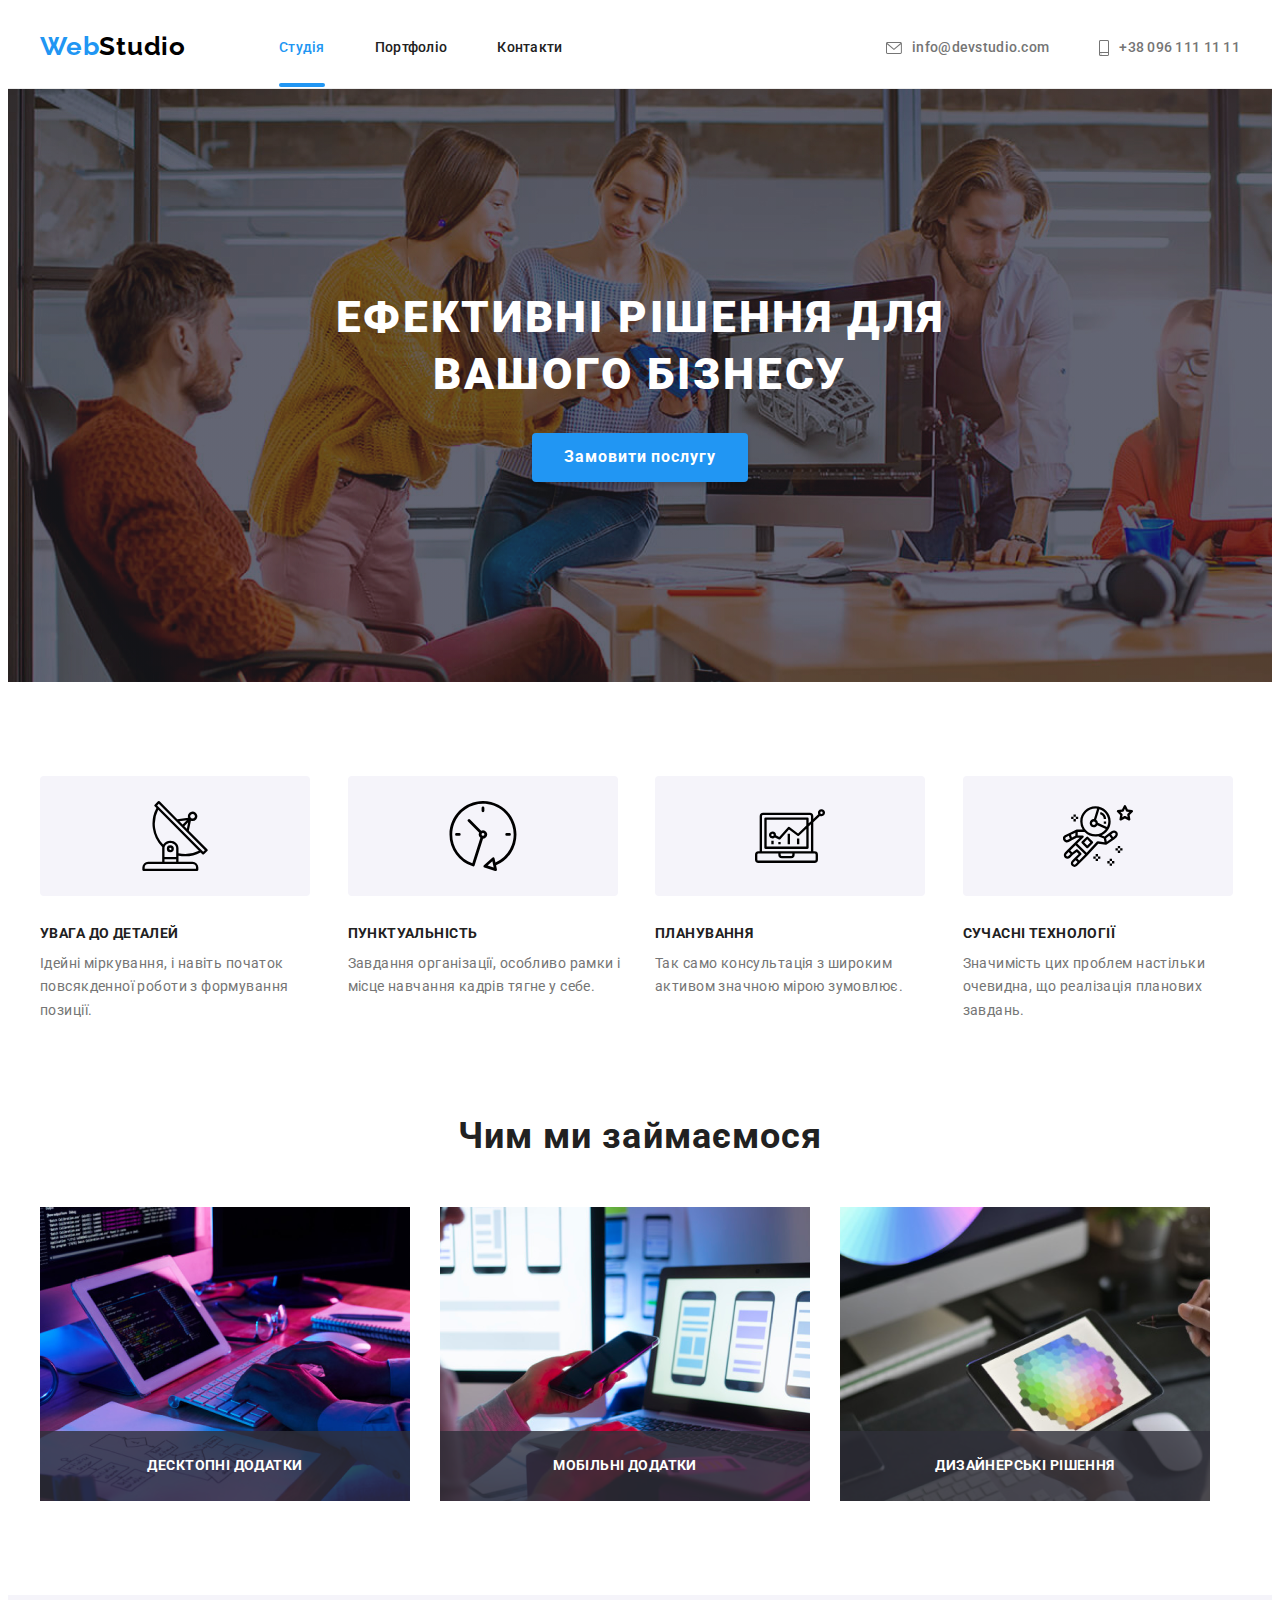
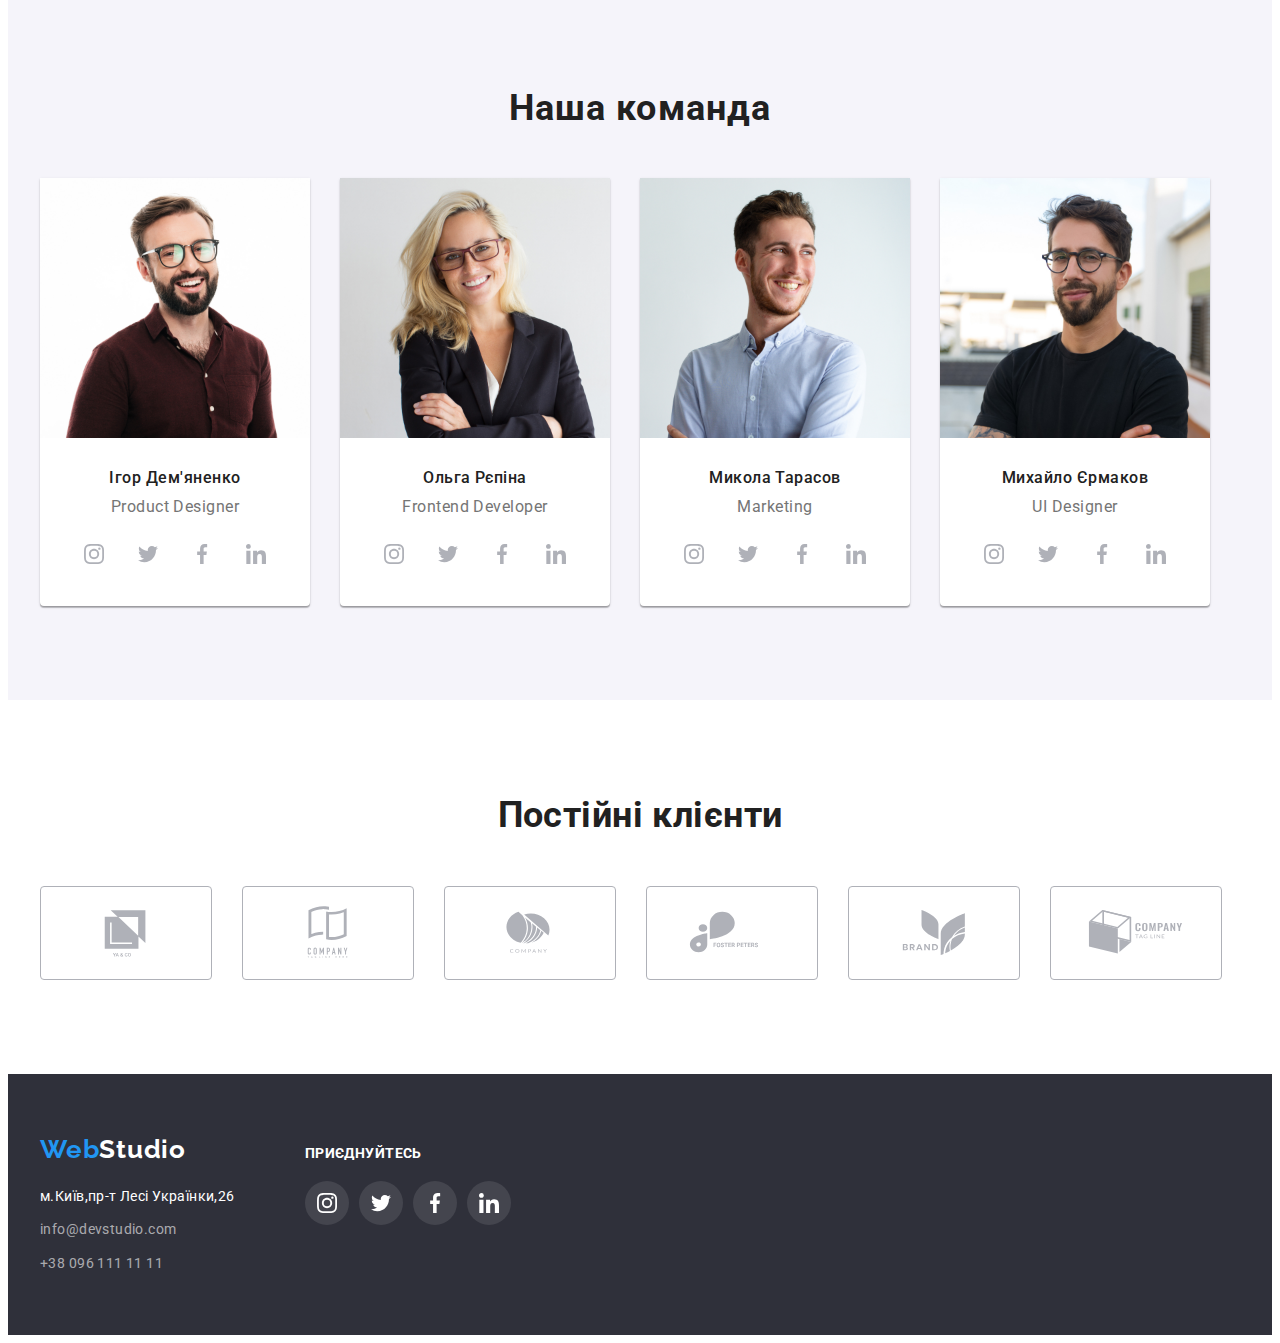
==== index.html @ 7757a9f6 "add files hw-5" ====
<!DOCTYPE html>
<html lang="en">
  <head>
    <meta charset="UTF-8" />
    <meta http-equiv="X-UA-Compatible" content="IE=edge" />
    <meta name="viewport" content="width=device-width, initial-scale=1.0" />
    <title>Студія</title>
    <link
      rel="stylesheet"
      href="https://cdnjs.cloudflare.com/ajax/libs/modern-normalize/1.1.0/modern-normalize.min.css"
      integrity="sha512-wpPYUAdjBVSE4KJnH1VR1HeZfpl1ub8YT/NKx4PuQ5NmX2tKuGu6U/JRp5y+Y8XG2tV+wKQpNHVUX03MfMFn9Q=="
      crossorigin="anonymous"
      referrerpolicy="no-referrer"
    />
    <link rel="stylesheet" href="./css/style.css" />
  </head>
  <body>
    <!-- Шапка -->
    <header class="page-header">
      <div class="container navigation">
        <nav class="site-nav">
          <a class="logo link" href="./index.html"
            >Web<span class="logo-studio">Studio</span></a
          >
          <ul class="top-nav list">
            <li class="item nav-item">
              <a class="link nav-link current" href="./index.html">Студія</a>
            </li>
            <li class="item nav-item">
              <a class="link nav-link" href="./portfolio.html">Портфоліо</a>
            </li>
            <li class="item nav-item">
              <a class="link nav-link" href="">Контакти</a>
            </li>
          </ul>
        </nav>
        <ul class="contact-nav list">
          <li class="item">
            <a class="link contact-link" href="mailto:info@devstudio.com">
              <svg class="contact-icon" width="16" height="12">
                <use href="./symbol-defs.svg#icon-iconmail"></use>
              </svg>
              info@devstudio.com</a
            >
          </li>
          <li class="item">
            <a class="link contact-link" href="tel:+380961111111">
              <svg class="contact-icon" width="10" height="16">
                <use href="./symbol-defs.svg#icon-icontel"></use>
              </svg>
              +38 096 111 11 11</a
            >
          </li>
        </ul>
      </div>
    </header>
    <main>
      <section class="hero">
        <h1 class="hero-title">Ефективні рішення для вашого бізнесу</h1>
        <button class="b-color heroy-btn" type="button">
          Замовити послугу
        </button>
      </section>
      <!-- Особливості -->
      <section class="infotitle section">
        <div class="container">
          <h2 class="visually-hidden">Особливості</h2>
          <ul class="list infotitle-list">
            <li class="infotitle-item">
              <div class="info-dv">
                <svg class="info-icon" width="70" height="70">
                  <use href="./symbol-defs.svg#icon-antenna-1"></use>
                </svg>
              </div>
              <h3 class="infotitle-title">УВАГА ДО ДЕТАЛЕЙ</h3>
              <p class="infotitle-text">
                Ідейні міркування, і навіть початок повсякденної роботи з
                формування позиції.
              </p>
            </li>
            <li class="infotitle-item">
              <div class="info-dv">
                <svg class="info-icon" width="70" height="70">
                  <use href="./symbol-defs.svg#icon-clock-1"></use>
                </svg>
              </div>
              <h3 class="infotitle-title">ПУНКТУАЛЬНІСТЬ</h3>
              <p class="infotitle-text">
                Завдання організації, особливо рамки і місце навчання кадрів
                тягне у себе.
              </p>
            </li>
            <li class="infotitle-item">
              <div class="info-dv">
                <svg class="info-icon" width="70" height="70">
                  <use href="./symbol-defs.svg#icon-diagram-1"></use>
                </svg>
              </div>
              <h3 class="infotitle-title">ПЛАНУВАННЯ</h3>
              <p class="infotitle-text">
                Так само консультація з широким активом значною мірою зумовлює.
              </p>
            </li>
            <li class="infotitle-item">
              <div class="info-dv">
                <svg class="info-icon" width="70" height="70">
                  <use href="./symbol-defs.svg#icon-astronaut-1"></use>
                </svg>
              </div>
              <h3 class="infotitle-title">СУЧАСНІ ТЕХНОЛОГІЇ</h3>
              <p class="infotitle-text">
                Значимість цих проблем настільки очевидна, що реалізація
                планових завдань.
              </p>
            </li>
          </ul>
        </div>
      </section>
      <!-- Чим ми займаємося -->
      <section class="section">
        <div class="container">
          <h2 class="about img-title">Чим ми займаємося</h2>
          <ul class="list img-list">
            <li>
              <img
                class="work-img"
                src="./images/img1.png"
                alt="робота з хтмл"
                width="370"
                height="295"
              />
              <div class="work-text">
                <p class="text">десктопні додатки</p>
              </div>
            </li>
            <li>
              <img
                class="work-img"
                src="./images/img2.png"
                alt="робота з дизайном"
                width="370"
                height="295"
              />
              <div class="work-text">
                <p class="text">мобільні додатки</p>
              </div>
            </li>
            <li>
              <img
                class="work-img"
                src="./images/img3.png"
                alt="робота з стилями"
                width="370"
                height="295"
              />
              <div class="work-text">
                <p class="text">дизайнерські рішення</p>
              </div>
            </li>
          </ul>
        </div>
      </section>
      <!-- Наша команда -->
      <section class="section team-section">
        <div class="container">
          <h2 class="oc team-title">Наша команда</h2>
          <ul class="list team-list">
            <li class="team-inf">
              <img
                src="./images/img1.jpg"
                alt="Ігор Дем'яненко"
                width="270"
                height="260"
              />
              <div class="team-box">
                <h3 class="team-name">Ігор Дем'яненко</h3>
                <p class="person">Product Designer</p>

                <ul class="people-list">
                  <li class="people-item">
                    <a class="people-link" href="">
                      <svg class="symbol-icon" width="20" height="20">
                        <use href="./symbol-defs.svg#icon-instagram-2"></use>
                      </svg>
                    </a>
                  </li>
                  <li class="people-item">
                    <a class="people-link" href="">
                      <svg class="symbol-icon" width="20" height="20">
                        <use href="./symbol-defs.svg#icon-twitter-1"></use>
                      </svg>
                    </a>
                  </li>
                  <li class="people-item">
                    <a class="people-link" href="">
                      <svg class="symbol-icon" width="20" height="20">
                        <use href="./symbol-defs.svg#icon-facebook-1"></use>
                      </svg>
                    </a>
                  </li>
                  <li class="people-item">
                    <a class="people-link" href="">
                      <svg class="symbol-icon" width="20" height="20">
                        <use href="./symbol-defs.svg#icon-linkedin-1"></use>
                      </svg>
                    </a>
                  </li>
                </ul>
              </div>
            </li>

            <li class="team-inf">
              <img
                src="./images/img2.jpg"
                alt="Ольга Репіна"
                width="270"
                height="260"
              />
              <div class="team-box">
                <h3 class="team-name">Ольга Рєпіна</h3>
                <p class="person">Frontend Developer</p>

                <ul class="people-list">
                  <li class="people-item">
                    <a class="people-link" href="">
                      <svg class="symbol-icon" width="20" height="20">
                        <use href="./symbol-defs.svg#icon-instagram-2"></use>
                      </svg>
                    </a>
                  </li>
                  <li class="people-item">
                    <a class="people-link" href="">
                      <svg class="symbol-icon" width="20" height="20">
                        <use href="./symbol-defs.svg#icon-twitter-1"></use>
                      </svg>
                    </a>
                  </li>
                  <li class="people-item">
                    <a class="people-link" href="">
                      <svg class="symbol-icon" width="20" height="20">
                        <use href="./symbol-defs.svg#icon-facebook-1"></use>
                      </svg>
                    </a>
                  </li>
                  <li class="people-item">
                    <a class="people-link" href="">
                      <svg class="symbol-icon" width="20" height="20">
                        <use href="./symbol-defs.svg#icon-linkedin-1"></use>
                      </svg>
                    </a>
                  </li>
                </ul>
              </div>
            </li>

            <li class="team-inf">
              <img
                src="./images/img3.jpg"
                alt="Микола Тарасов"
                width="270"
                height="260"
              />
              <div class="team-box">
                <h3 class="team-name">Микола Тарасов</h3>
                <p class="person">Marketing</p>

                <ul class="people-list">
                  <li class="people-item">
                    <a class="people-link" href="">
                      <svg class="symbol-icon" width="20" height="20">
                        <use href="./symbol-defs.svg#icon-instagram-2"></use>
                      </svg>
                    </a>
                  </li>
                  <li class="people-item">
                    <a class="people-link" href="">
                      <svg class="symbol-icon" width="20" height="20">
                        <use href="./symbol-defs.svg#icon-twitter-1"></use>
                      </svg>
                    </a>
                  </li>
                  <li class="people-item">
                    <a class="people-link" href="">
                      <svg class="symbol-icon" width="20" height="20">
                        <use href="./symbol-defs.svg#icon-facebook-1"></use>
                      </svg>
                    </a>
                  </li>
                  <li class="people-item">
                    <a class="people-link" href="">
                      <svg class="symbol-icon" width="20" height="20">
                        <use href="./symbol-defs.svg#icon-linkedin-1"></use>
                      </svg>
                    </a>
                  </li>
                </ul>
              </div>
            </li>
            <li class="team-inf">
              <img
                src="./images/img4.jpg"
                alt="Микола Єрмаков"
                width="270"
                height="260"
              />
              <div class="team-box">
                <h3 class="team-name">Михайло Єрмаков</h3>
                <p class="person">UI Designer</p>

                <ul class="people-list">
                  <li class="people-item">
                    <a class="people-link" href="">
                      <svg class="symbol-icon" width="20" height="20">
                        <use href="./symbol-defs.svg#icon-instagram-2"></use>
                      </svg>
                    </a>
                  </li>
                  <li class="people-item">
                    <a class="people-link" href="">
                      <svg class="symbol-icon" width="20" height="20">
                        <use href="./symbol-defs.svg#icon-twitter-1"></use>
                      </svg>
                    </a>
                  </li>
                  <li class="people-item">
                    <a class="people-link" href="">
                      <svg class="symbol-icon" width="20" height="20">
                        <use href="./symbol-defs.svg#icon-facebook-1"></use>
                      </svg>
                    </a>
                  </li>
                  <li class="people-item">
                    <a class="people-link" href="">
                      <svg class="symbol-icon" width="20" height="20">
                        <use href="./symbol-defs.svg#icon-linkedin-1"></use>
                      </svg>
                    </a>
                  </li>
                </ul>
              </div>
            </li>
          </ul>
        </div>
      </section>

      <!-- Постійні клієнти -->
      <section class="section">
        <div class="container">
          <h2 class="title">Постійні клієнти</h2>
          <ul class="staff-list list">
            <li class="staff-item">
              <a class="staff-link" href="">
                <svg class="staff-icon" width="106" height="60">
                  <use href="./symbol-defs.svg#icon-Logo"></use>
                </svg>
              </a>
            </li>
            <li class="staff-item">
              <a class="staff-link" href="">
                <svg class="staff-icon" width="106" height="60">
                  <use href="./symbol-defs.svg#icon-Logo2"></use>
                </svg>
              </a>
            </li>
            <li class="staff-item">
              <a class="staff-link" href="">
                <svg class="staff-icon" width="106" height="60">
                  <use href="./symbol-defs.svg#icon-Logo3"></use>
                </svg>
              </a>
            </li>
            <li class="staff-item">
              <a class="staff-link" href="">
                <svg class="staff-icon" width="106" height="60">
                  <use href="./symbol-defs.svg#icon-Logo4"></use>
                </svg>
              </a>
            </li>
            <li class="staff-item">
              <a class="staff-link" href="">
                <svg class="staff-icon" width="106" height="60">
                  <use href="./symbol-defs.svg#icon-Logo5"></use>
                </svg>
              </a>
            </li>
            <li class="staff-item">
              <a class="staff-link" href="">
                <svg class="staff-icon" width="106px" height="60">
                  <use href="./symbol-defs.svg#icon-Logo6"></use>
                </svg>
              </a>
            </li>
          </ul>
        </div>
      </section>
    </main>

    <!-- футер -->

    <footer class="footer">
      <div class="container footer-box">
        <div class="adress-box">
          <a class="logo-end link" href="/index.html"
            >Web<span class="logo-footer">Studio</span></a
          >
          <address class="address">
            <ul class="list address-list">
              <li class="address-item">
                <a
                  class="link-end link"
                  href="https://goo.gl/maps/GBzVWni1co23eQqGA"
                  target="_blank"
                  rel="noopener noreferrer"
                  >м.Київ,пр-т Лесі Українки,26</a
                >
              </li>
              <li class="address-item">
                <a class="link-post link" href="mailto:info@devstudio.com"
                  >info@devstudio.com</a
                >
              </li>
              <li class="address-item">
                <a class="link-tel link" href="tel:+380961111111"
                  >+38 096 111 11 11</a
                >
              </li>
            </ul>
          </address>
        </div>
        <div class="social-box">
          <p class="social-text">приєднуйтесь</p>
          <ul class="social-list list">
            <li class="social-item">
              <a class="social-link" href="">
                <svg class="social-icon" width="20" height="20">
                  <use href="./symbol-defs.svg#icon-instagrambottom"></use>
                </svg>
              </a>
            </li>
            <li class="social-item">
              <a class="social-link" href="">
                <svg class="social-icon" width="20" height="20">
                  <use href="./symbol-defs.svg#icon-twitterbottom"></use>
                </svg>
              </a>
            </li>
            <li class="social-item">
              <a class="social-link" href="">
                <svg class="social-icon" width="20" height="20">
                  <use href="./symbol-defs.svg#icon-facebookbottom"></use>
                </svg>
              </a>
            </li>
            <li class="social-item">
              <a class="social-link" href="">
                <svg class="social-icon" width="20" height="20">
                  <use href="./symbol-defs.svg#icon-inbottom"></use>
                </svg>
              </a>
            </li>
          </ul>
        </div>
      </div>
    </footer>
  </body>
</html>
---- css/style.css ----
@import url("https://fonts.googleapis.com/css2?family=Raleway:wght@700&family=Roboto:wght@400;500;700;900&display=swap");

:root {
  --main-color: #212121;
  --primary-color: #757575;
  --secondary-color: #ffffff;
  --main-bgd-color: #ffffff;
  --accent-color: #2196f3;
  --footer-bgd-color: #2f303a;
  --main-font: Roboto, sans-serif;
  --accent-font: Raleway, sans-serif;
  --accent-color-2: #000000;
  --main-icon-color: #afb1b8;
  --icon-color: #ffffff;
  --animation-duration: 250ms;
  --animation-function: cubic-bezier(0.4, 0, 0.2, 1);
}

body {
  font-family: var(--main-font);
  font-size: 14px;
  letter-spacing: 0.03em;
  color: var(--main-color);
}

img {
  display: block;
  max-width: 100%;
  height: auto;
}

.container {
  width: 1200px;
  padding-right: 15px;
  padding-left: 15px;
  margin-right: auto;
  margin-left: auto;
}

.page-header {
  border-bottom: 1px solid #ececec;
}

.section {
  padding-top: 94px;
  padding-bottom: 94px;
}

.visually-hidden {
  position: absolute;
  width: 1px;
  height: 1px;
  margin: -1px;
  border: 0;
  padding: 0;

  white-space: nowrap;
  clip-path: inset(100%);
  clip: rect(0 0 0 0);
  overflow: hidden;
}

.navigation {
  display: flex;
  border-bottom: auto;
}

.site-nav {
  display: flex;
}

.link {
  text-decoration: none;
}

.list {
  list-style: none;
  margin: 0;
}

.logo {
  padding-top: 24px;
  padding-bottom: 25px;
  font-family: var(--accent-font);
  font-style: normal;
  font-weight: 700;
  font-size: 26px;
  line-height: 1.1;
  /* identical to box height */

  letter-spacing: 0.03em;

  color: var(--accent-color);
}

.logo-studio {
  color: var(--accent-color-2);
}

.top-nav,
.contact-nav {
  display: flex;
  align-items: center;
  font-weight: 500;

  line-height: 1.14;
  letter-spacing: 0.02em;
}

.nav-item + .nav-item {
  margin-left: 50px;
}

.top-nav {
  margin-left: 93px;
  font-weight: 500;
  padding-left: 0;
}

.contact-nav {
  margin-left: auto;
  display: flex;

  gap: 50px;
}

.contact-nav:not(:last-child) {
  margin-right: 50px;
}

.contact-nav-list .item + .item {
  margin-left: 12px;
}

.contact-nav {
  font-style: normal;
  font-weight: 500;
  font-size: 14px;
  line-height: 1.1;
  letter-spacing: 0.02em;
  padding-left: 0;

  color: #757575;
}

.nav-link {
  position: relative;
  padding-top: 32px;
  padding-bottom: 32px;
  color: var(--main-color);

  transition: color var(--animation-duration) var(--animation-function);
}

.contact-link {
  position: relative;
  color: var(--main-color);
  transition: color var(--animation-duration) var(--animation-function);
}

.nav-link:hover,
.nav-link:focus,
.contact-link:hover,
.contact-link:focus,
.top-nav .nav-link.current {
  color: var(--accent-color);
  fill: var(--accent-color);
}

.current::after {
  position: absolute;
  content: "";
  left: 0;
  bottom: 0;

  width: 100%;
  height: 4px;
  border-radius: 2px;

  background-color: var(--accent-color);
}

.contact-link:hover .contact-icon,
.contact-link:focus .contact-icon {
  color: #2196f3;
  fill: #2196f3;
}

.contact-link {
  padding-top: 32px;
  padding-bottom: 32px;
  display: flex;
  align-items: center;
  color: var(--primary-color);
}

.contact-icon {
  display: inline-flex;
  padding: 0;
  border: none;
  fill: #757575;
  margin-right: 10px;
}

.contact-icon:hover {
  fill: #188ce8;
}

.info-dv {
  display: flex;
  justify-content: center;
  align-items: center;
  width: 270px;
  height: 120px;
  margin-bottom: 30px;

  border-radius: 4px;
  background-color: #f5f4fa;
}

.symbol-icon {
  width: 20px;
  height: 20px;
}

/* .symbol-dv {
  display: flex;
  justify-content: center;
  align-items: center;
  width: 205px;
  height: 45px;
  gap: 10px;
  padding-left: 32px;
  padding-right: 32px;
  padding-bottom: 30px;
  margin-left: 32px;
} */

.people-list {
  display: flex;
  padding-left: 32px;
  padding-right: 32px;
  list-style: none;
  padding-top: 0;
}

.people-item + .people-item {
  margin-left: 10px;
}

.people-link:hover,
.people-link:focus {
  background-color: var(--accent-color);
  fill: var(--icon-color);
}

.people-link {
  display: flex;
  justify-content: center;
  align-items: center;
  width: 44px;
  height: 44px;
  border-radius: 50%;

  fill: var(--main-icon-color);

  transition: fill var(--animation-duration) var(--animation-function),
    background-color var(--animation-duration) var(--animation-function);
}

/* постійні клієнти */

.title {
  margin-top: 0;
  margin-bottom: 50px;

  font-size: 36px;
  line-height: 1.17;
  text-align: center;
}

.staff-list {
  display: flex;
  padding: 0;
}

.staff-link {
  display: flex;
  justify-content: center;
  align-items: center;
  width: 170px;
  height: 92px;

  border-radius: 4px;
  border: 1px solid var(--main-icon-color);
  fill: var(--main-icon-color);

  transition: fill var(--animation-duration) var(--animation-function),
    border-color var(--animation-duration) var(--animation-function);
}

.staff-item + .staff-item {
  margin-left: 30px;
}

.staff-link:hover,
.staff-link:focus {
  border-color: var(--accent-color);
  fill: var(--accent-color);
}

.social-text {
  margin-top: 0;
  margin-bottom: 20px;

  font-weight: 700;
  font-size: 14px;
  line-height: 16px;
  text-transform: uppercase;

  color: var(--secondary-color);
}

.social-box .social-list {
  padding: 0;
}

.footer-box {
  display: flex;
  align-items: baseline;
}

.social-box {
  display: block;
  margin-left: 70px;
}

.social-box .social-item {
  border-radius: 50%;
  background-color: rgba(255, 255, 255, 0.1);
}

.social-box .social-link {
  fill: var(--secondary-color);
}

.social-list {
  display: flex;
  /* padding-left: 32px;
  padding-right: 32px; */
}

.social-link {
  display: flex;
  justify-content: center;
  align-items: center;
  width: 44px;
  height: 44px;
  border-radius: 50%;

  fill: var(--main-icon-color);

  transition: fill var(--animation-duration) var(--animation-function),
    background-color var(--animation-duration) var(--animation-function);
}

.social-item + .social-item {
  margin-left: 10px;
}

.social-link:hover,
.social-link:focus {
  background-color: var(--accent-color);
  fill: var(--secondary-color);
}
.social-text {
  margin-top: 0;
  margin-bottom: 20px;

  font-weight: 700;
  font-size: 14px;
  line-height: 16px;
  text-transform: uppercase;

  color: var(--secondary-color);
}

.hero {
  max-width: 1600px;
  padding-top: 200px;
  padding-bottom: 200px;
  margin: 0;
  text-align: center;

  background-color: rgba(47, 48, 58, 0.4);

  background-image: linear-gradient(
      rgba(47, 48, 58, 0.4),
      rgba(47, 48, 58, 0.4)
    ),
    url(../images/Imgteam.jpg);
}

.hero-title {
  max-width: 696px;
  margin: 0 auto 30px;

  font-weight: 900;
  font-size: 44px;
  line-height: 1.36;
  letter-spacing: 0.06em;
  text-transform: uppercase;

  color: var(--secondary-color);
}

.heroy-btn {
  border: 0;
  border-radius: 4px;
  padding: 10px 32px;

  font-family: inherit;
  font-weight: 700;
  font-size: 16px;
  line-height: 1.88;
  letter-spacing: 0.06em;

  border: 0;
  border-radius: 4px;
  background-color: #2196f3;
  color: var(--main-bgd-color);
  box-shadow: 0px 4px 4px rgba(0, 0, 0, 0.15);

  cursor: pointer;

  transition: background-color var(--animation-duration)
    var(--animation-function);
}

.heroy-btn:hover,
.heroy-btn:focus {
  background-color: #188ce8;
}

.infotitle {
  padding-bottom: 0;
}

.infotitle-list {
  display: flex;
  gap: 30px;
  padding-left: 0;
}

.infotitle-item {
  width: calc(100% / 4);
}

.infotitle-title {
  font-size: 14px;
  line-height: 16px;
  letter-spacing: 0.03em;
  margin-top: 0;
  margin-bottom: 10px;
}

.infotitle-text {
  font-weight: 400;
  font-size: 14px;
  line-height: 24px;
  /* or 171% */

  letter-spacing: 0.03em;
  margin: 0;
}

.img-title {
  font-weight: 700;
  font-size: 36px;
  line-height: 42px;
  text-align: center;
  letter-spacing: 0.03em;
  margin-bottom: 50px;
  margin-top: 0;
  margin-bottom: 50px;
}

.img-list {
  position: relative;
  display: flex;
  gap: 30px;

  padding-left: 0;
}

.work-text {
  position: absolute;
  bottom: 0;
  display: flex;
  justify-content: center;
  align-items: center;
  width: 370px;
  height: 70px;

  font-weight: 700;
  font-size: 14px;
  line-height: 1.14;
  text-align: center;
  text-transform: uppercase;

  color: var(--secondary-color);
  background-color: rgba(47, 48, 58, 0.8);
}

.text {
  margin: 0;
}

.work-img {
  display: block;
}

.team-section {
  background-color: #f5f4fa;
}

.team-title {
  font-size: 36px;
  text-align: center;
  letter-spacing: 0.03em;
  margin-top: 0;
  margin-bottom: 50px;

  line-height: 1.1;

  color: var(--main-color);
}

.team-list {
  border-radius: 0px 0px 4px 4px;

  display: flex;
  gap: 30px;
  padding-left: 0;
}

.team-inf {
  font-style: normal;
  font-weight: 500;
  font-size: 16px;
  line-height: 1.1;
  /* identical to box height */

  text-align: left;
  letter-spacing: 0.03em;

  color: var(--main-color);
  background: #ffffff;
  /* material shadow v1 */

  box-shadow: 0px 1px 3px rgba(0, 0, 0, 0.12), 0px 1px 1px rgba(0, 0, 0, 0.14),
    0px 2px 1px rgba(0, 0, 0, 0.2);
  border-radius: 0px 0px 4px 4px;
}

.team-box {
  padding-top: 30px;
  padding-bottom: 30px;

  text-align: center;
}

.team-name {
  margin-top: 0;
  margin-bottom: 10px;
  font-weight: 500;
  font-size: 16px;
  line-height: 19px;
  /* identical to box height */

  text-align: center;
  letter-spacing: 0.03em;

  color: #212121;
}
.person {
  font-size: 16px;
  line-height: 1.1;
  /* identical to box height */

  letter-spacing: 0.03em;

  color: var(--primary-color);
  margin: 0;
  font-style: normal;
  font-weight: 400;

  line-height: 19px;
  /* identical to box height */

  text-align: center;

  color: #757575;
  margin-bottom: 16px;
}

.footer {
  padding-top: 60px;
  padding-bottom: 60px;
}

.address-list {
  padding-left: 0;
}

.address-item:not(:last-child) {
  margin-bottom: 9px;
}

.b-color:hover,
.b-color:focus {
  background: #188ce8;
  box-shadow: 0px 4px 4px rgba(0, 0, 0, 0.15);
  border-radius: 4px;
}

.inti-list {
  display: flex;
  gap: 8px;
  justify-content: center;
  padding-left: 0;

  margin-bottom: 50px;
}

.inti-item {
  font-weight: 500;
  font-size: 16px;
  line-height: 26px;

  letter-spacing: 0.03em;

  color: #212121;
}

.pic-list {
  padding-left: 0;
  display: flex;
  flex-wrap: wrap;
  gap: 30px;
}

.pic-block {
  border-left: 1px solid #eeeeee;
  border-right: 1px solid #eeeeee;
  border-bottom: 1px solid #eeeeee;
  padding-left: 24px;
  padding-right: 24px;
  padding-bottom: 20px;
  padding-top: 20px;
}

.project-item {
  transition: box-shadow var(--animation-duration) var(--animation-function);
}

.project-item:hover {
  box-shadow: 0px 1px 1px rgba(0, 0, 0, 0.12), 0px 4px 4px rgba(0, 0, 0, 0.06),
    1px 4px 6px rgba(0, 0, 0, 0.16);
}

.project-item:hover .overlay-text,
.project-item:focus .overlay-text {
  transform: translateY(-100%);
}
.project-block {
  position: relative;
  overflow: hidden;
}

.project-img {
  display: block;
}

.overlay-text {
  position: absolute;
  transform: translateY(0%);
  width: 100%;
  height: 100%;
  margin: 0;
  padding: 63px 24px;
  font-size: 18px;
  line-height: 1.56;

  color: var(--secondary-color);
  background-color: rgba(33, 150, 243, 0.9);

  transition: transform var(--animation-duration) var(--animation-function);
}

.nav-button {
  font-style: normal;
  font-weight: 900;
  font-size: 44px;
  line-height: 1.3;
  /* or 136% */

  text-align: center;
  letter-spacing: 0.06em;
  text-transform: uppercase;

  color: var(--main-bgd-color);
}

.infotitle-text {
  font-style: normal;
  font-weight: 400;
  font-size: 14px;
  line-height: 1.7;
  /* or 171% */

  letter-spacing: 0.03em;

  color: var(--primary-color);
}

.logo-end {
  font-family: "Raleway";
  font-style: normal;
  font-weight: 700;
  font-size: 26px;
  line-height: 1.2;
  /* identical to box height */

  letter-spacing: 0.03em;

  color: var(--accent-color);
  margin-bottom: 20px;
  display: block;
}

.logo-end-studio {
  color: var(--accent-color-2);
}

.link-end {
  font-style: normal;
  font-weight: 400;
  font-size: 14px;
  line-height: 1.7;
  /* or 171% */

  letter-spacing: 0.03em;

  color: var(--secondary-color);
}

.link-post {
  font-style: normal;
  font-weight: 400;
  font-size: 14px;
  line-height: 1.7;
  /* or 171% */

  letter-spacing: 0.03em;

  color: rgba(255, 255, 255, 0.6);
}

.link-tel {
  font-style: normal;
  line-height: 24px;
  /* or 171% */

  letter-spacing: 0.03em;

  color: rgba(255, 255, 255, 0.6);
}

.hero {
  background-color: var(--footer-bgd-color);
  margin-left: auto;
  margin-right: auto;
}

.hero-title {
  margin-top: 0;
}

.b-color {
  font-style: normal;
  font-weight: 700;
  font-size: 16px;
  line-height: 1.8;
  text-align: center;
  letter-spacing: 0.06em;

  color: var(--secondary-color);
  background-color: var(--accent-color);
}

.hero-title {
  font-style: normal;
  font-weight: 900;
  font-size: 44px;
  line-height: 1.3;
  /* or 136% */

  text-align: center;
  letter-spacing: 0.06em;
  text-transform: uppercase;

  color: var(--secondary-color);
}

.footer {
  background-color: var(--footer-bgd-color);
}

.logo-footer {
  color: var(--secondary-color);
}

.link-end:hover,
.link-end:focus,
.link-post:hover,
.link-post:focus,
.link-tel:hover,
.link-tel:focus {
  color: var(--accent-color);
}

/* PORTFOLIO */
.filter-btn {
  padding: 6px 22px;
  border-radius: 4px;
  border: none;

  font-family: inherit;
  font-weight: 500;
  font-size: 16px;
  line-height: 1.62;
  text-align: center;
  letter-spacing: 0.03em;

  transition: fill var(--animation-duration) var(--animation-function),
    background-color var(--animation-duration) var(--animation-function);
}

.filter-btn:hover,
.filter-btn:focus,
.filter-btn:active {
  background-color: #2293f0;
  /* shadow-middle */
  color: var(--secondary-color);
  border: none;

  box-shadow: 0px 3px 1px rgba(0, 0, 0, 0.1), 0px 1px 2px rgba(0, 0, 0, 0.08),
    0px 2px 2px rgba(0, 0, 0, 0.12);
  border-radius: 4px;
}

.infa {
  font-style: normal;
  font-weight: 400;
  font-size: 16px;
  line-height: 2;
  /* identical to box height, or 188% */

  letter-spacing: 0.03em;

  color: var(--primary-color);
  margin-top: 0;
  margin-bottom: 0;

  line-height: 30px;

  letter-spacing: 0.03em;

  color: #757575;
}

.filter-title {
  font-weight: 700;
  font-size: 18px;
  line-height: 2;
  /* identical to box height, or 200% */

  letter-spacing: 0.06em;

  color: var(--main-color);
  margin-top: 0;
  margin-bottom: 4px;

  line-height: 36px;

  letter-spacing: 0.06em;

  color: #212121;
}

.top-nav .nav-link.current {
  color: var(--accent-color);
}

.infotitle-title {
  font-style: normal;
  font-weight: 700;
  font-size: 14px;
  line-height: 1.1;
  letter-spacing: 0.03em;
  text-transform: uppercase;

  color: var(--main-color);
}

.about {
  font-style: normal;
  font-weight: 700;
  font-size: 36px;
  line-height: 1.1;
  text-align: center;
  letter-spacing: 0.03em;

  color: var(--main-color);
}
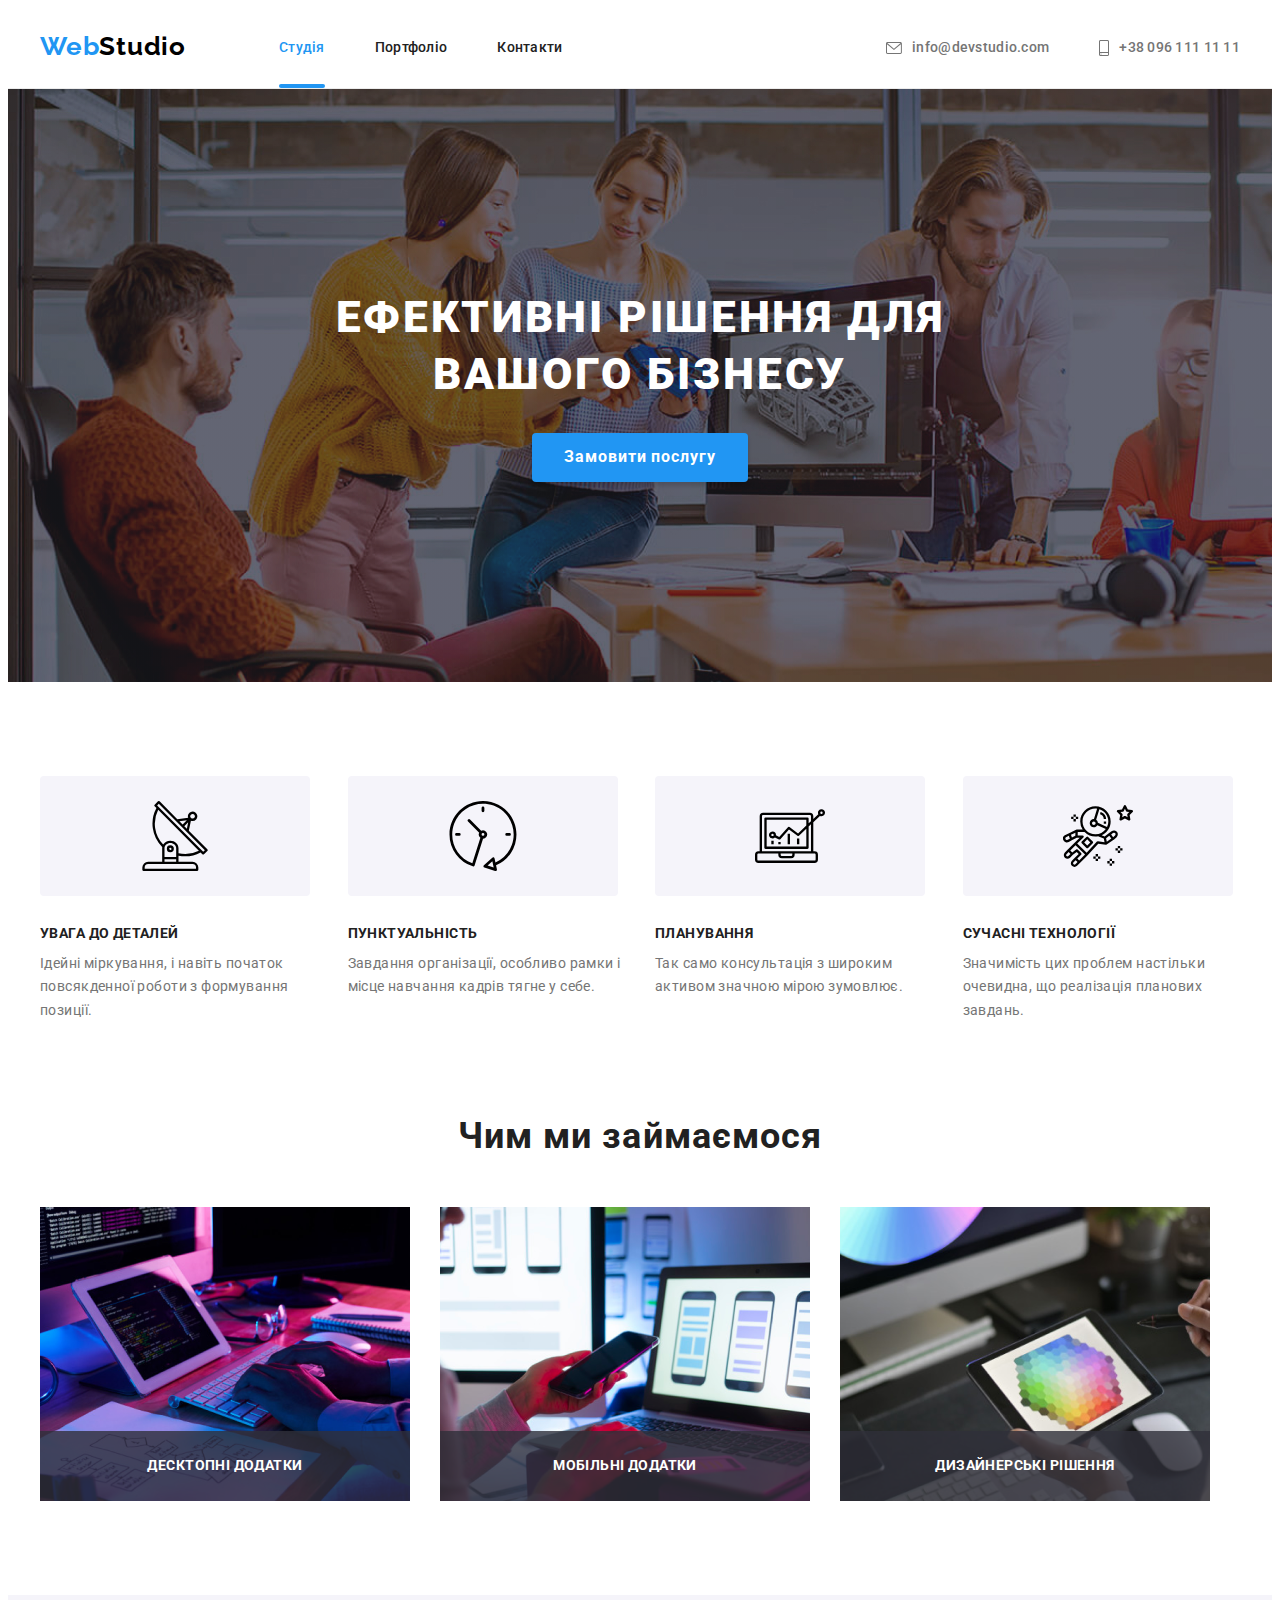
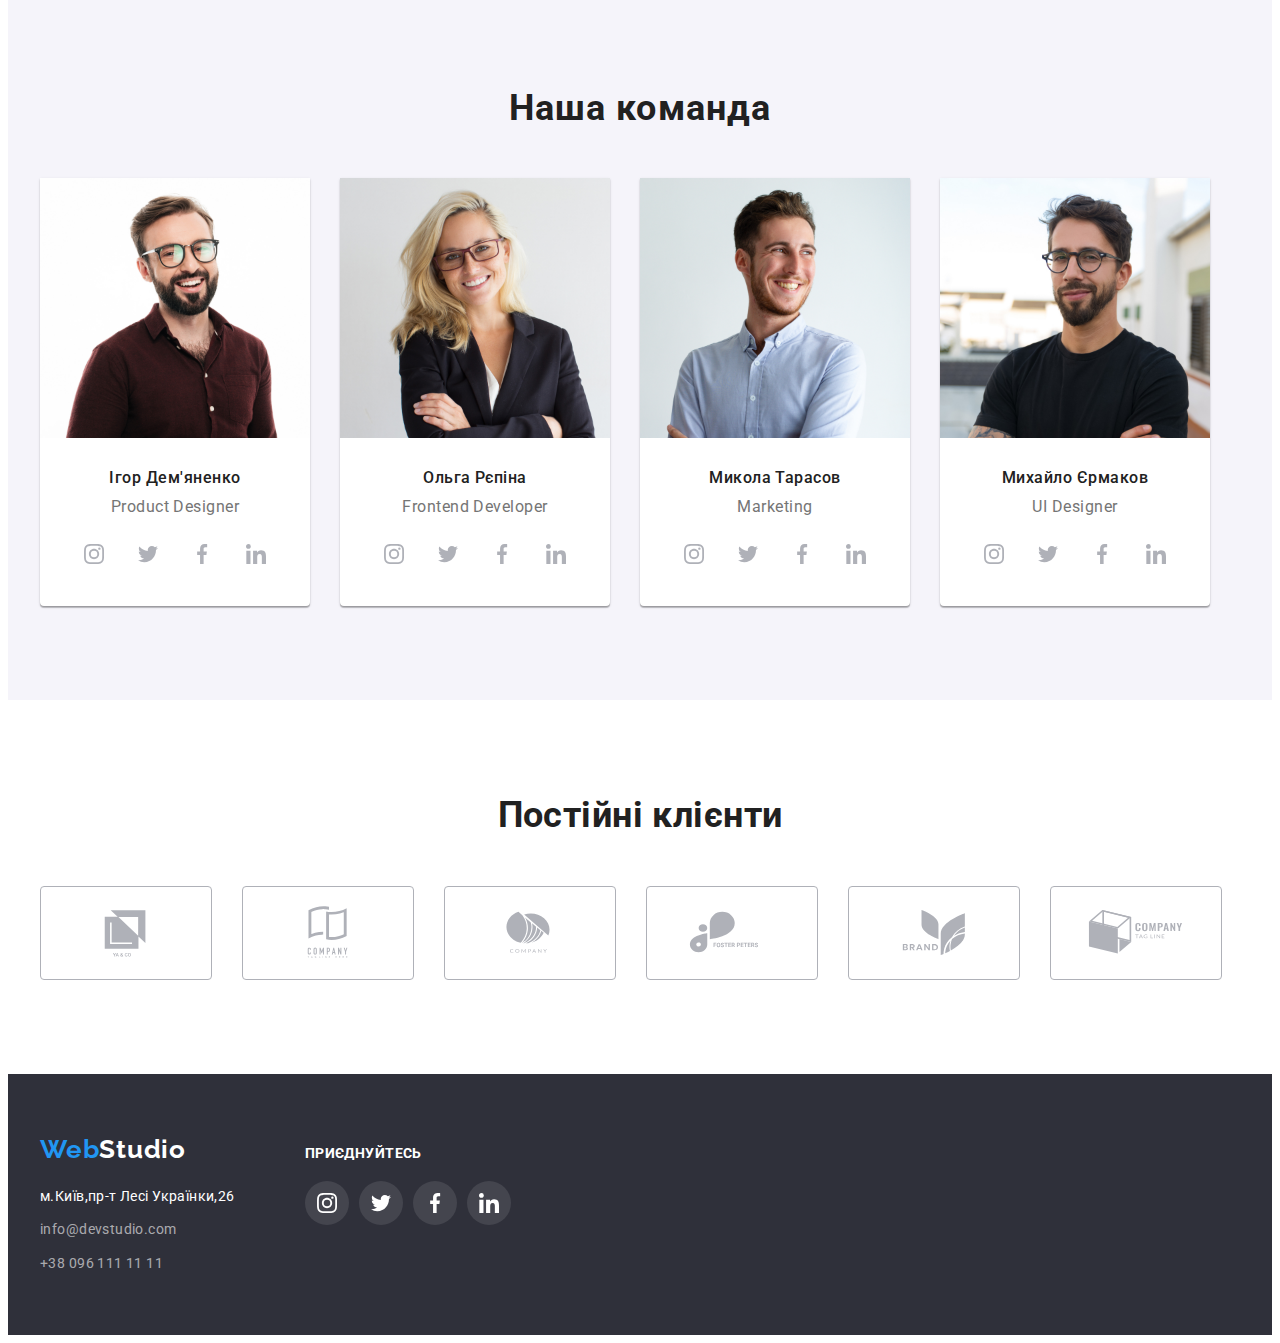
==== commit 5676df23: "hm5" ====
--- a/index.html
+++ b/index.html
@@ -57,7 +57,7 @@
     <main>
       <section class="hero">
         <h1 class="hero-title">Ефективні рішення для вашого бізнесу</h1>
-        <button class="b-color heroy-btn" type="button">
+        <button class="b-color heroy-btn" type="button" data-modal-open>
           Замовити послугу
         </button>
       </section>
@@ -462,5 +462,15 @@
         </div>
       </div>
     </footer>
+
+    <!-- модалка -->
+
+    <div class="backdrop is-hidden" data-modal>
+      <div class="modal">
+        <button type="button" class="btn-close" data-modal-close></button>
+      </div>
+    </div>
+
+    <script src="./js/modal.js"></script>
   </body>
 </html>
--- a/css/style.css
+++ b/css/style.css
@@ -155,6 +155,8 @@
 .contact-link {
   position: relative;
   color: var(--main-color);
+  fill: var(--accent-color);
+
   transition: color var(--animation-duration) var(--animation-function);
 }
 
@@ -164,26 +166,20 @@
 .contact-link:focus,
 .top-nav .nav-link.current {
   color: var(--accent-color);
-  fill: var(--accent-color);
+  fill: currentColor;
 }
 
 .current::after {
   position: absolute;
   content: "";
   left: 0;
-  bottom: 0;
+  bottom: -1px;
 
   width: 100%;
   height: 4px;
   border-radius: 2px;
 
   background-color: var(--accent-color);
-}
-
-.contact-link:hover .contact-icon,
-.contact-link:focus .contact-icon {
-  color: #2196f3;
-  fill: #2196f3;
 }
 
 .contact-link {
@@ -200,11 +196,19 @@
   border: none;
   fill: #757575;
   margin-right: 10px;
-}
-
-.contact-icon:hover {
+
+  transition: fill var(--animation-duration) var(--animation-function);
+}
+
+.contact-link:hover .contact-icon,
+.contact-link:focus .contact-icon {
+  /* color: #2196f3; */
+  fill: #2196f3;
+}
+
+/* .contact-icon:hover {
   fill: #188ce8;
-}
+} */
 
 .info-dv {
   display: flex;
@@ -222,19 +226,6 @@
   width: 20px;
   height: 20px;
 }
-
-/* .symbol-dv {
-  display: flex;
-  justify-content: center;
-  align-items: center;
-  width: 205px;
-  height: 45px;
-  gap: 10px;
-  padding-left: 32px;
-  padding-right: 32px;
-  padding-bottom: 30px;
-  margin-left: 32px;
-} */
 
 .people-list {
   display: flex;
@@ -924,3 +915,64 @@
 
   color: var(--main-color);
 }
+
+/* модальне вікно */
+
+.backdrop {
+  position: fixed;
+  top: 0;
+  left: 0;
+  width: 100%;
+  height: 100%;
+
+  background-color: rgba(0, 0, 0, 0.2);
+
+  opacity: 1;
+
+  transition: opacity var(--animation-duration) var(--animation-function);
+}
+
+.backdrop.is-hidden {
+  opacity: 0;
+  pointer-events: none;
+}
+
+.backdrop.is-hidden .modal {
+  transform: translate(-50%, -50%) scale(1.2);
+}
+
+.modal {
+  position: absolute;
+  top: 50%;
+  left: 50%;
+  transform: translate(-50%, -50%) scale(1);
+
+  width: 528px;
+  height: 581px;
+
+  border-radius: 4px;
+  box-shadow: 0px 1px 3px rgba(0, 0, 0, 0.12), 0px 1px 1px rgba(0, 0, 0, 0.14),
+    0px 2px 1px rgba(0, 0, 0, 0.2);
+  background-color: var(--main-bgd-color);
+
+  transition: var(--animation-duration) var(--animation-function);
+}
+
+.btn-close {
+  position: absolute;
+  top: 8px;
+  right: 8px;
+
+  display: flex;
+  justify-content: center;
+  align-items: center;
+  width: 30px;
+  height: 30px;
+  padding: 0;
+
+  border-radius: 50%;
+  border: 1px solid rgba(0, 0, 0, 0.1);
+  background-color: var(--main-bgd-color);
+
+  cursor: pointer;
+}
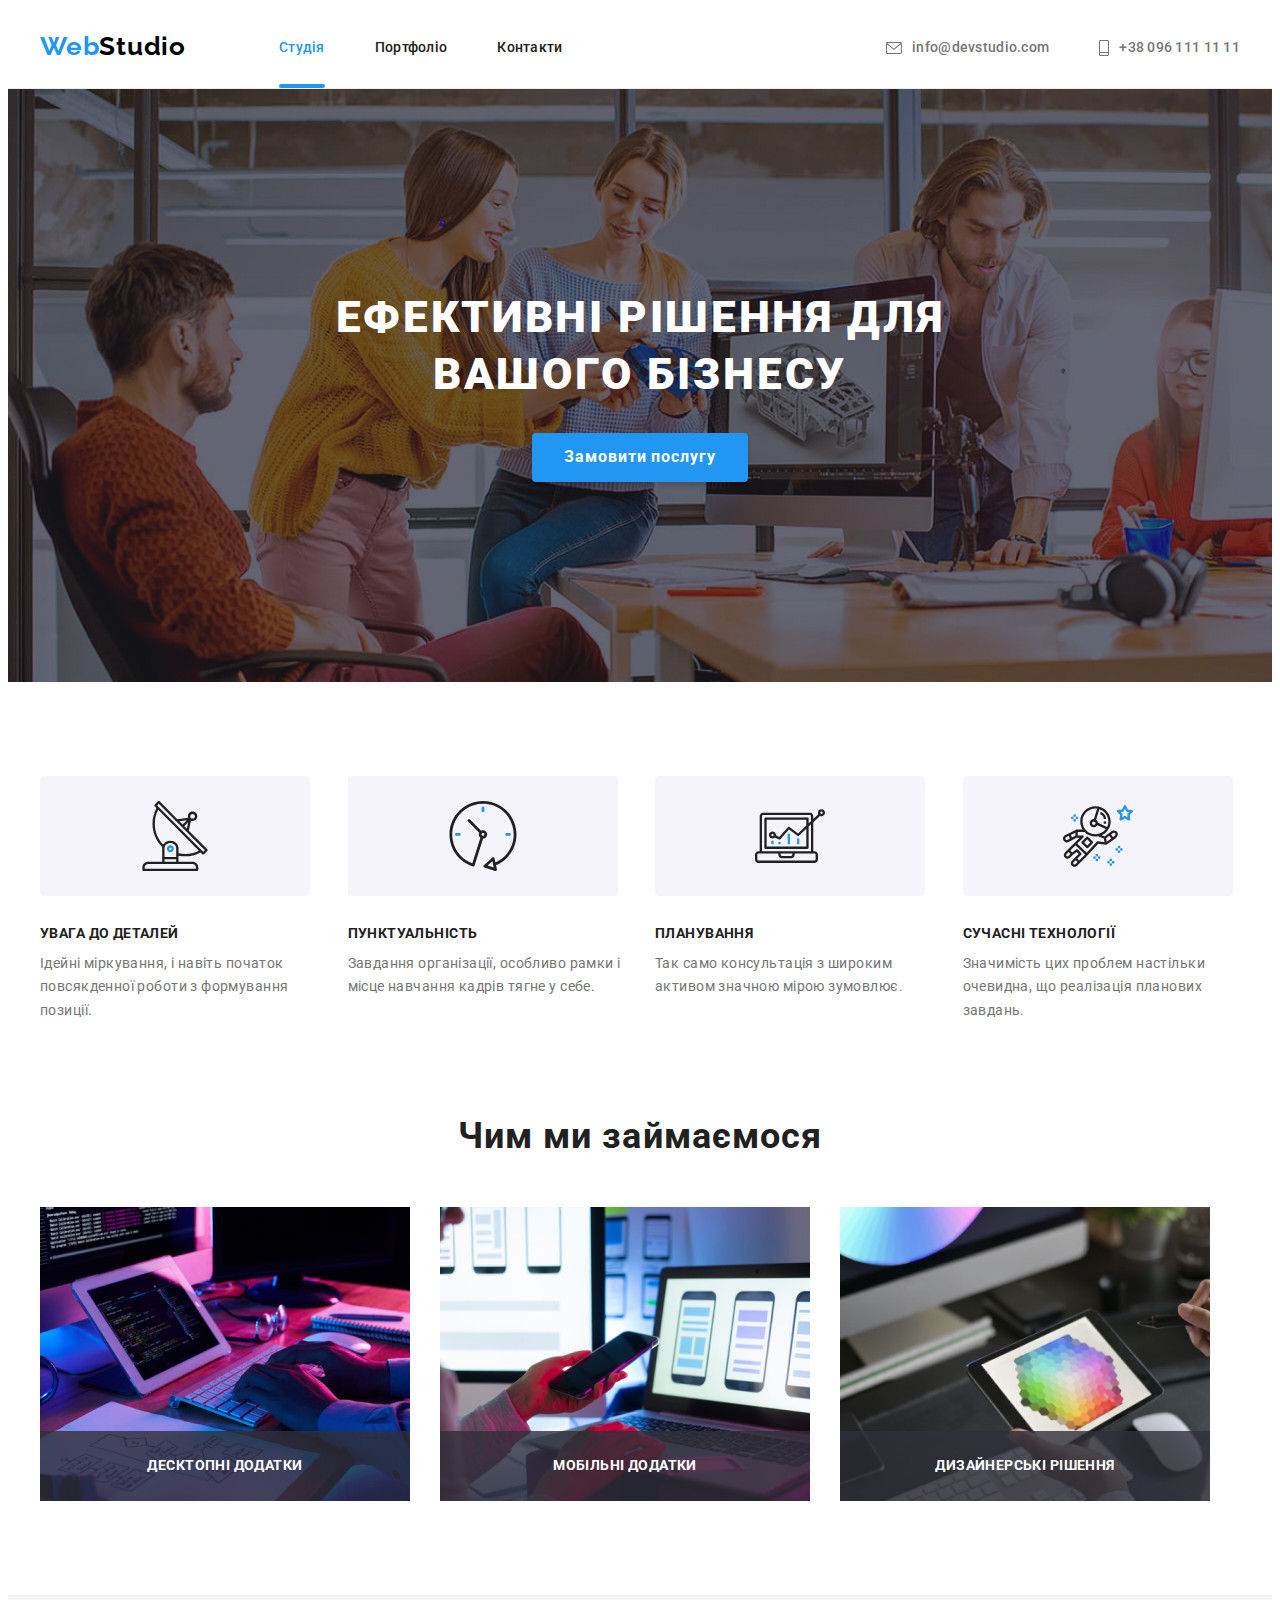
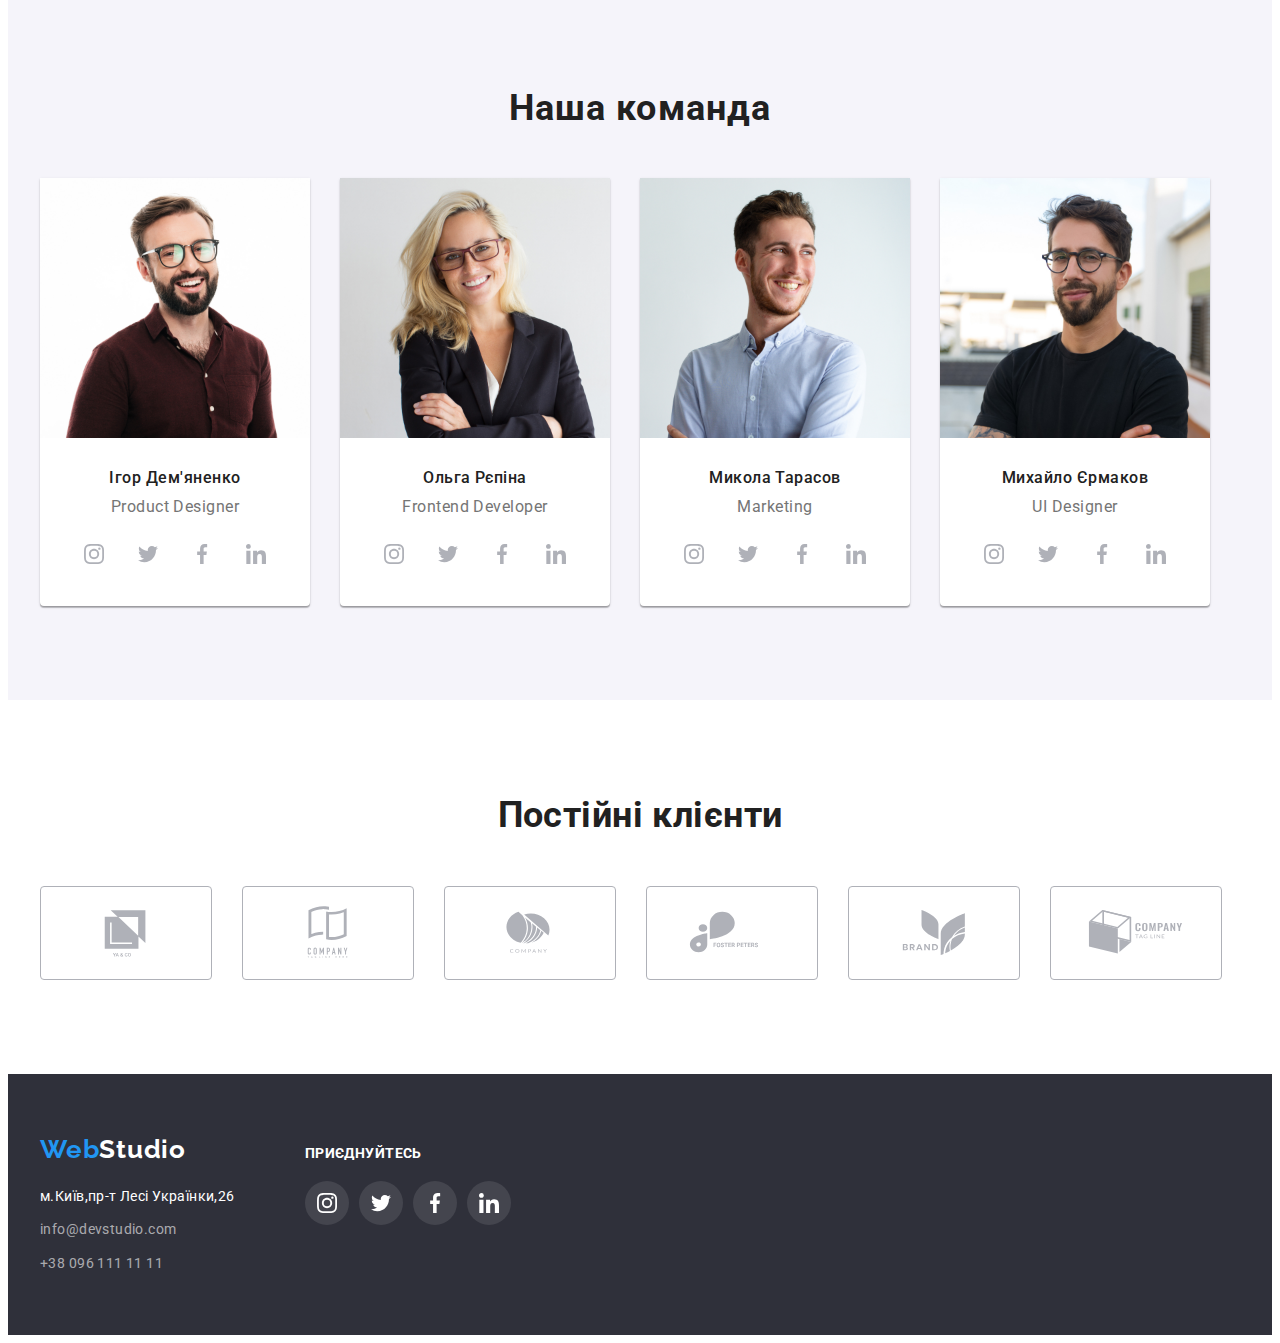
==== commit aa573a57: "hm5" ====
--- a/index.html
+++ b/index.html
@@ -69,7 +69,7 @@
             <li class="infotitle-item">
               <div class="info-dv">
                 <svg class="info-icon" width="70" height="70">
-                  <use href="./symbol-defs.svg#icon-antenna-1"></use>
+                  <use href="symbol-defs.svg#icon-closeantenna-1"></use>
                 </svg>
               </div>
               <h3 class="infotitle-title">УВАГА ДО ДЕТАЛЕЙ</h3>
@@ -81,7 +81,7 @@
             <li class="infotitle-item">
               <div class="info-dv">
                 <svg class="info-icon" width="70" height="70">
-                  <use href="./symbol-defs.svg#icon-clock-1"></use>
+                  <use href="./symbol-defs.svg#icon-closeclock-1"></use>
                 </svg>
               </div>
               <h3 class="infotitle-title">ПУНКТУАЛЬНІСТЬ</h3>
@@ -93,7 +93,7 @@
             <li class="infotitle-item">
               <div class="info-dv">
                 <svg class="info-icon" width="70" height="70">
-                  <use href="./symbol-defs.svg#icon-diagram-1"></use>
+                  <use href="./symbol-defs.svg#icon-closediagram-1"></use>
                 </svg>
               </div>
               <h3 class="infotitle-title">ПЛАНУВАННЯ</h3>
@@ -104,7 +104,7 @@
             <li class="infotitle-item">
               <div class="info-dv">
                 <svg class="info-icon" width="70" height="70">
-                  <use href="./symbol-defs.svg#icon-astronaut-1"></use>
+                  <use href="./symbol-defs.svg#icon-closeastronaut-1"></use>
                 </svg>
               </div>
               <h3 class="infotitle-title">СУЧАСНІ ТЕХНОЛОГІЇ</h3>
@@ -117,7 +117,7 @@
         </div>
       </section>
       <!-- Чим ми займаємося -->
-      <section class="section">
+      <section class="section sec-do">
         <div class="container">
           <h2 class="about img-title">Чим ми займаємося</h2>
           <ul class="list img-list">
@@ -467,7 +467,13 @@
 
     <div class="backdrop is-hidden" data-modal>
       <div class="modal">
-        <button type="button" class="btn-close" data-modal-close></button>
+        <button type="button" class="btn-close" data-modal-close>
+          <svg width="18" height="18">
+            <use
+              href="./symbol-defs.svg#icon-closeclose-icon-modalwindow"
+            ></use>
+          </svg>
+        </button>
       </div>
     </div>
 
--- a/css/style.css
+++ b/css/style.css
@@ -222,6 +222,10 @@
   background-color: #f5f4fa;
 }
 
+/* .info-icon {
+  color: #2196f3;
+} */
+
 .symbol-icon {
   width: 20px;
   height: 20px;
@@ -229,10 +233,10 @@
 
 .people-list {
   display: flex;
-  padding-left: 32px;
-  padding-right: 32px;
+  justify-content: center;
+
   list-style: none;
-  padding-top: 0;
+  padding: 0px;
 }
 
 .people-item + .people-item {
@@ -351,7 +355,7 @@
 
   fill: var(--main-icon-color);
 
-  transition: fill var(--animation-duration) var(--animation-function),
+  transition: var(--animation-duration) var(--animation-function),
     background-color var(--animation-duration) var(--animation-function);
 }
 
@@ -433,9 +437,10 @@
   background-color: #188ce8;
 }
 
-.infotitle {
-  padding-bottom: 0;
-}
+/* .infotitle {
+  padding-bottom: 94px;
+  padding-top: 94px;
+} */
 
 .infotitle-list {
   display: flex;
@@ -463,6 +468,10 @@
 
   letter-spacing: 0.03em;
   margin: 0;
+}
+
+.sec-do {
+  padding-top: 0px;
 }
 
 .img-title {
@@ -653,6 +662,11 @@
 
 .project-item {
   transition: box-shadow var(--animation-duration) var(--animation-function);
+}
+
+.project-link:hover .project-link:focus {
+  box-shadow: 0px 1px 1px rgba(0, 0, 0, 0.12), 0px 4px 4px rgba(0, 0, 0, 0.06),
+    1px 4px 6px rgba(0, 0, 0, 0.16);
 }
 
 .project-item:hover {
@@ -834,7 +848,7 @@
   text-align: center;
   letter-spacing: 0.03em;
 
-  transition: fill var(--animation-duration) var(--animation-function),
+  transition: color var(--animation-duration) var(--animation-function),
     background-color var(--animation-duration) var(--animation-function);
 }
 
